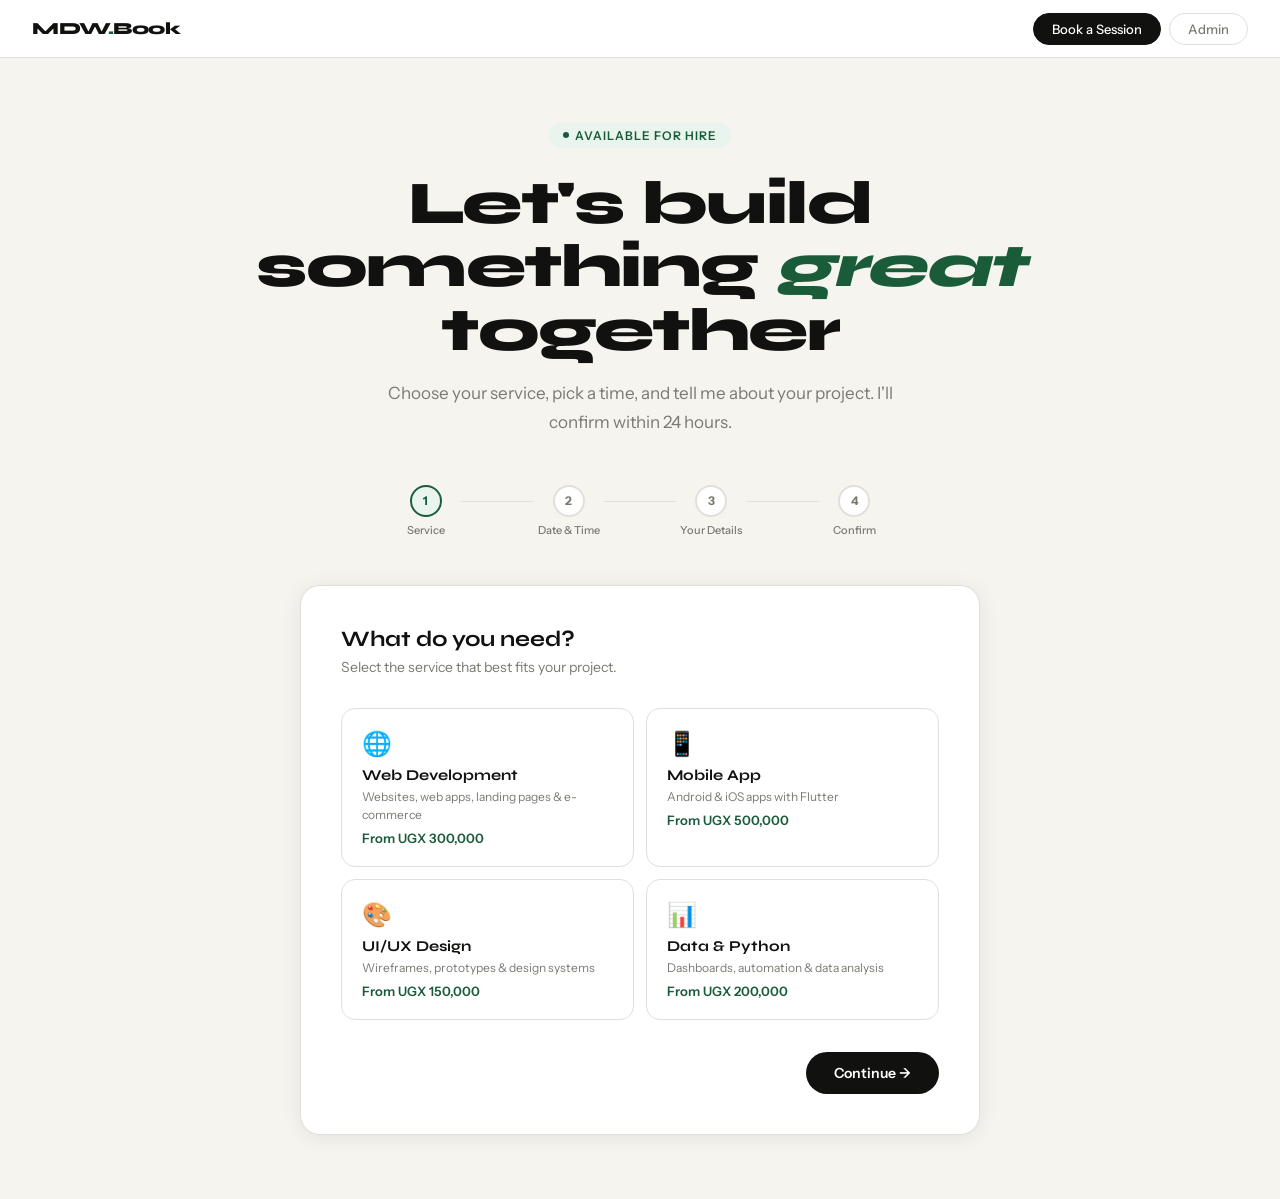
==== index1.html @ de1a6058 "Add files via upload" ====
<!DOCTYPE html>
<html lang="en">
<head>
<meta charset="UTF-8">
<meta name="viewport" content="width=device-width, initial-scale=1.0">
<title>MDW Book — Miiro Derrick Wandyaka</title>
<link href="https://fonts.googleapis.com/css2?family=Syne:wght@400;600;700;800&family=Instrument+Sans:wght@300;400;500&display=swap" rel="stylesheet">
<link rel="stylesheet" href="style2.css">
</head>
<body>

<!-- INVOICE PRINT AREA (hidden until print) -->
<div id="invoice-print"></div>

<!-- TOPBAR -->
<nav class="topbar">
  <div class="topbar-logo">MDW<span>.</span>Book</div>
  <div class="topbar-nav">
    <button class="nav-btn active" id="nav-book" onclick="showView('booking',this)">Book a Session</button>
    <button class="nav-btn" id="nav-admin" onclick="showView('admin',this)">Admin</button>
  </div>
</nav>

<!-- ===== BOOKING VIEW ===== -->
<div id="booking-view" class="view active">
  <div class="booking-hero">
    <div class="tag">Available for hire</div>
    <h1>Let's build something <em>great</em> together</h1>
    <p>Choose your service, pick a time, and tell me about your project. I'll confirm within 24 hours.</p>
  </div>

  <div class="steps-bar" id="steps-bar">
    <div class="step-dot"><div class="step-circle active" id="sc1">1</div><div class="step-label">Service</div></div>
    <div class="step-line" id="sl1"></div>
    <div class="step-dot"><div class="step-circle" id="sc2">2</div><div class="step-label">Date & Time</div></div>
    <div class="step-line" id="sl2"></div>
    <div class="step-dot"><div class="step-circle" id="sc3">3</div><div class="step-label">Your Details</div></div>
    <div class="step-line" id="sl3"></div>
    <div class="step-dot"><div class="step-circle" id="sc4">4</div><div class="step-label">Confirm</div></div>
  </div>

  <div class="form-card">
    <!-- STEP 1 -->
    <div class="form-step active" id="step1">
      <h2>What do you need?</h2>
      <p class="sub">Select the service that best fits your project.</p>
      <div class="service-grid">
        <div class="service-card" onclick="selectService(this,'Web Development','UGX 300,000',300000)">
          <div class="service-icon">🌐</div><h3>Web Development</h3>
          <p>Websites, web apps, landing pages & e-commerce</p>
          <div class="service-price">From UGX 300,000</div>
        </div>
        <div class="service-card" onclick="selectService(this,'Mobile App','UGX 500,000',500000)">
          <div class="service-icon">📱</div><h3>Mobile App</h3>
          <p>Android & iOS apps with Flutter</p>
          <div class="service-price">From UGX 500,000</div>
        </div>
        <div class="service-card" onclick="selectService(this,'UI/UX Design','UGX 150,000',150000)">
          <div class="service-icon">🎨</div><h3>UI/UX Design</h3>
          <p>Wireframes, prototypes & design systems</p>
          <div class="service-price">From UGX 150,000</div>
        </div>
        <div class="service-card" onclick="selectService(this,'Data & Python','UGX 200,000',200000)">
          <div class="service-icon">📊</div><h3>Data & Python</h3>
          <p>Dashboards, automation & data analysis</p>
          <div class="service-price">From UGX 200,000</div>
        </div>
      </div>
      <div class="btn-row"><button class="btn btn-next" onclick="nextStep(1)">Continue →</button></div>
    </div>

    <!-- STEP 2 -->
    <div class="form-step" id="step2">
      <h2>Pick a date & time</h2>
      <p class="sub">Choose a convenient slot for your consultation call.</p>
      <div class="cal-header">
        <div class="cal-nav" onclick="changeMonth(-1)">← Prev</div>
        <h3 id="cal-title"></h3>
        <div class="cal-nav" onclick="changeMonth(1)">Next →</div>
      </div>
      <div class="cal-grid" id="cal-grid"></div>
      <div id="slots-section" style="display:none;">
        <div class="time-label">Available times</div>
        <div class="slots-grid" id="slots-grid"></div>
      </div>
      <div class="btn-row">
        <button class="btn btn-back" onclick="prevStep(2)">← Back</button>
        <button class="btn btn-next" onclick="nextStep(2)">Continue →</button>
      </div>
    </div>

    <!-- STEP 3 -->
    <div class="form-step" id="step3">
      <h2>Tell me about you</h2>
      <p class="sub">Fill in your details and describe your project.</p>
      <div class="field-row">
        <div class="field"><label>First Name *</label><input type="text" id="fname" placeholder="John"></div>
        <div class="field"><label>Last Name *</label><input type="text" id="lname" placeholder="Doe"></div>
      </div>
      <div class="field"><label>Email Address *</label><input type="email" id="email" placeholder="john@example.com"></div>
      <div class="field"><label>Phone / WhatsApp *</label><input type="tel" id="phone" placeholder="+256 700 000 000"></div>
      <div class="field">
        <label>Budget Range</label>
        <select id="budget">
          <option value="">Select a range</option>
          <option>Under UGX 200,000</option>
          <option>UGX 200,000 – 500,000</option>
          <option>UGX 500,000 – 1,000,000</option>
          <option>Over UGX 1,000,000</option>
        </select>
      </div>
      <div class="field"><label>Describe your project *</label><textarea id="desc" placeholder="Tell me what you want to build, who it's for, and any key features..."></textarea></div>
      <div class="btn-row">
        <button class="btn btn-back" onclick="prevStep(3)">← Back</button>
        <button class="btn btn-next" onclick="nextStep(3)">Continue →</button>
      </div>
    </div>

    <!-- STEP 4 -->
    <div class="form-step" id="step4">
      <h2>Review & confirm</h2>
      <p class="sub">Everything look good? Submit to lock in your slot.</p>
      <div class="booking-summary">
        <h4>Booking Summary</h4>
        <div class="sum-row"><span class="key">Service</span><span class="val" id="sum-service">—</span></div>
        <div class="sum-row"><span class="key">Date</span><span class="val" id="sum-date">—</span></div>
        <div class="sum-row"><span class="key">Time</span><span class="val" id="sum-time">—</span></div>
        <div class="sum-row"><span class="key">Client</span><span class="val" id="sum-name">—</span></div>
        <div class="sum-row"><span class="key">Email</span><span class="val" id="sum-email">—</span></div>
        <div class="sum-row"><span class="key">Budget</span><span class="val" id="sum-budget">—</span></div>
        <div class="sum-row"><span class="key">Starting price</span><span class="val" id="sum-price">—</span></div>
      </div>
      <div class="btn-row">
        <button class="btn btn-back" onclick="prevStep(4)">← Back</button>
        <button class="btn btn-submit" onclick="submitBooking()">Confirm Booking ✓</button>
      </div>
    </div>

    <!-- STEP 5 SUCCESS -->
    <div class="form-step" id="step5">
      <div class="success-screen">
        <div class="success-icon">✓</div>
        <h2>You're booked!</h2>
        <p>Your booking has been received. Miiro will confirm within <strong>24 hours</strong>.</p>
        <div class="ref-badge" id="ref-code">MDW-000000</div>
        <p style="margin-top:1.5rem;font-size:14px;color:var(--muted);">Send a quick message on WhatsApp to speed things up:</p>
        <a id="client-wa-link" href="#" target="_blank" class="wa-btn">
          <svg width="18" height="18" viewBox="0 0 24 24" fill="currentColor"><path d="M17.472 14.382c-.297-.149-1.758-.867-2.03-.967-.273-.099-.471-.148-.67.15-.197.297-.767.966-.94 1.164-.173.199-.347.223-.644.075-.297-.15-1.255-.463-2.39-1.475-.883-.788-1.48-1.761-1.653-2.059-.173-.297-.018-.458.13-.606.134-.133.298-.347.446-.52.149-.174.198-.298.298-.497.099-.198.05-.371-.025-.52-.075-.149-.669-1.612-.916-2.207-.242-.579-.487-.5-.669-.51-.173-.008-.371-.01-.57-.01-.198 0-.52.074-.792.372-.272.297-1.04 1.016-1.04 2.479 0 1.462 1.065 2.875 1.213 3.074.149.198 2.096 3.2 5.077 4.487.709.306 1.262.489 1.694.625.712.227 1.36.195 1.871.118.571-.085 1.758-.719 2.006-1.413.248-.694.248-1.289.173-1.413-.074-.124-.272-.198-.57-.347m-5.421 7.403h-.004a9.87 9.87 0 01-5.031-1.378l-.361-.214-3.741.982.998-3.648-.235-.374a9.86 9.86 0 01-1.51-5.26c.001-5.45 4.436-9.884 9.888-9.884 2.64 0 5.122 1.03 6.988 2.898a9.825 9.825 0 012.893 6.994c-.003 5.45-4.437 9.884-9.885 9.884m8.413-18.297A11.815 11.815 0 0012.05 0C5.495 0 .16 5.335.157 11.892c0 2.096.547 4.142 1.588 5.945L.057 24l6.305-1.654a11.882 11.882 0 005.683 1.448h.005c6.554 0 11.89-5.335 11.893-11.893a11.821 11.821 0 00-3.48-8.413z"/></svg>
          Message Miiro on WhatsApp
        </a>
        <div style="margin-top:1.5rem;">
          <button class="btn btn-next" onclick="resetBooking()">Make another booking</button>
        </div>
      </div>
    </div>
  </div>
</div>

<!-- ===== ADMIN VIEW ===== -->
<div id="admin-view" class="view">
  <div class="admin-login" id="admin-login">
    <h2>Admin Access</h2>
    <p>Sign in to manage your bookings</p>
    <div class="field"><label>Password</label><input type="password" id="admin-pass" placeholder="Enter password" onkeydown="if(event.key==='Enter')adminLogin()"></div>
    <button class="btn btn-submit" style="width:100%;margin-top:8px;" onclick="adminLogin()">Sign In</button>
    <div class="login-error" id="login-err">Incorrect password. Try again.</div>
    <p style="font-size:12px;color:var(--muted);margin-top:1rem;">Default password: <code>miiro2026</code></p>
  </div>

  <div class="admin-panel" id="admin-panel">
    <div class="admin-header">
      <div><h2>Bookings Dashboard</h2><p id="admin-date-label"></p></div>
      <div style="display:flex;gap:8px;flex-wrap:wrap;">
        <button class="nav-btn" onclick="adminLogout()">Sign out</button>
      </div>
    </div>

    <div class="stats-row">
      <div class="stat-card green"><div class="s-label">Total</div><div class="s-val" id="stat-total">0</div><div class="s-sub">All time</div></div>
      <div class="stat-card orange"><div class="s-label">Pending</div><div class="s-val" id="stat-new">0</div><div class="s-sub">Need action</div></div>
      <div class="stat-card"><div class="s-label">Confirmed</div><div class="s-val" id="stat-confirmed">0</div><div class="s-sub">Upcoming</div></div>
      <div class="stat-card"><div class="s-label">Completed</div><div class="s-val" id="stat-done">0</div><div class="s-sub">Closed out</div></div>
    </div>

    <div class="filters-row">
      <button class="filter-btn active" onclick="filterBookings('all',this)">All</button>
      <button class="filter-btn" onclick="filterBookings('new',this)">Pending</button>
      <button class="filter-btn" onclick="filterBookings('confirmed',this)">Confirmed</button>
      <button class="filter-btn" onclick="filterBookings('completed',this)">Completed</button>
      <button class="filter-btn" onclick="filterBookings('cancelled',this)">Cancelled</button>
    </div>

    <div class="bookings-table-wrap">
      <table class="bookings-table">
        <thead>
          <tr>
            <th>Ref</th><th>Client</th><th>Service</th><th>Date & Time</th><th>Budget</th><th>Status</th><th>Actions</th>
          </tr>
        </thead>
        <tbody id="bookings-tbody"></tbody>
      </table>
      <div class="empty-state" id="empty-state" style="display:none;"><p>No bookings yet. Share your booking link!</p></div>
    </div>
  </div>
</div>

<!-- BOOKING DETAIL MODAL -->
<div class="modal-overlay" id="modal-overlay" onclick="closeModal(event)">
  <div class="modal">
    <h3 id="m-name"></h3>
    <p class="modal-sub" id="m-ref"></p>
    <div id="m-rows"></div>

    <!-- WhatsApp notification section -->
    <div class="wa-preview" id="wa-preview-box" style="margin-top:1.5rem;">
      <h4>📲 WhatsApp Notification Preview</h4>
      <p id="wa-msg-preview"></p>
      <div class="wa-actions">
        <a id="wa-confirm-link" href="#" target="_blank" class="action-btn btn-wa" style="text-decoration:none;">Send Confirmation via WhatsApp</a>
        <a id="wa-followup-link" href="#" target="_blank" class="action-btn btn-invoice" style="text-decoration:none;background:#e8f8ee;color:#128C7E;">Send Follow-up</a>
      </div>
    </div>

    <div class="modal-actions">
      <button class="action-btn btn-confirm" id="m-confirm-btn">Confirm</button>
      <button class="action-btn btn-cancel-sm" id="m-cancel-btn">Cancel</button>
      <button class="action-btn btn-invoice" onclick="generateInvoice(currentRef)">🧾 Invoice</button>
      <button class="action-btn btn-view-sm" onclick="closeModal()">Close</button>
    </div>
  </div>
</div>

<script src="script2.js"></script>
</body>
</html>
---- style2.css ----
*, *::before, *::after { box-sizing: border-box; margin: 0; padding: 0; }
:root {
  --bg: #f5f4ef;
  --white: #ffffff;
  --black: #111110;
  --accent: #1a5c3a;
  --accent2: #e8f4ed;
  --muted: #7a7a74;
  --border: #e0dfd8;
  --danger: #c0392b;
  --warn: #d35400;
  --mtn: #ffcc00;
  --airtel: #e4002b;
  --serif: 'Syne', sans-serif;
  --body: 'Instrument Sans', sans-serif;
  --radius: 14px;
  --shadow: 0 2px 20px rgba(0,0,0,0.08);
}
html { scroll-behavior: smooth; }
body { font-family: var(--body); background: var(--bg); color: var(--black); min-height: 100vh; }

/* VIEWS */
.view { display: none; }
.view.active { display: block; }

/* TOPBAR */
.topbar {
  background: var(--white); border-bottom: 1px solid var(--border);
  padding: 0 2rem; height: 58px;
  display: flex; align-items: center; justify-content: space-between;
  position: sticky; top: 0; z-index: 99;
}
.topbar-logo { font-family: var(--serif); font-size: 17px; font-weight: 800; letter-spacing: -0.5px; }
.topbar-logo span { color: var(--accent); }
.topbar-nav { display: flex; gap: 8px; }
.nav-btn {
  background: transparent; border: 1px solid var(--border); border-radius: 100px;
  padding: 7px 18px; font-family: var(--body); font-size: 13px; font-weight: 500;
  cursor: pointer; color: var(--muted); transition: all 0.2s;
}
.nav-btn:hover, .nav-btn.active { background: var(--black); color: white; border-color: var(--black); }

/* BOOKING HERO */
.booking-hero {
  max-width: 900px; margin: 4rem auto 0; padding: 0 2rem; text-align: center;
}
.tag {
  display: inline-flex; align-items: center; gap: 6px;
  background: var(--accent2); color: var(--accent);
  font-size: 12px; font-weight: 600; letter-spacing: 0.08em;
  text-transform: uppercase; padding: 5px 14px; border-radius: 100px; margin-bottom: 1.5rem;
}
.tag::before { content:''; width:6px; height:6px; background:var(--accent); border-radius:50%; animation:blink 1.8s ease-in-out infinite; }
@keyframes blink { 0%,100%{opacity:1} 50%{opacity:0.3} }
.booking-hero h1 { font-family:var(--serif); font-size:clamp(2.5rem,5vw,3.8rem); font-weight:800; line-height:1.05; letter-spacing:-1.5px; margin-bottom:1rem; }
.booking-hero h1 em { font-style:italic; color:var(--accent); }
.booking-hero p { font-size:17px; color:var(--muted); max-width:520px; margin:0 auto 3rem; line-height:1.7; }

/* STEPS */
.steps-bar { display:flex; align-items:center; justify-content:center; gap:0; margin-bottom:3rem; max-width:500px; margin-left:auto; margin-right:auto; }
.step-dot { display:flex; flex-direction:column; align-items:center; gap:6px; flex:1; }
.step-circle { width:32px; height:32px; border-radius:50%; border:2px solid var(--border); background:var(--white); display:flex; align-items:center; justify-content:center; font-size:12px; font-weight:700; color:var(--muted); transition:all 0.3s; position:relative; z-index:1; }
.step-circle.done { background:var(--accent); border-color:var(--accent); color:white; }
.step-circle.active { border-color:var(--accent); color:var(--accent); background:var(--accent2); }
.step-label { font-size:11px; color:var(--muted); font-weight:500; white-space:nowrap; }
.step-line { flex:1; height:1px; background:var(--border); margin-top:-18px; }
.step-line.done { background:var(--accent); }

/* FORM CARD */
.form-card { background:var(--white); border:1px solid var(--border); border-radius:20px; padding:2.5rem; max-width:680px; margin:0 auto 4rem; box-shadow:var(--shadow); }
.form-step { display:none; }
.form-step.active { display:block; }
.form-step h2 { font-family:var(--serif); font-size:22px; font-weight:700; margin-bottom:0.4rem; }
.form-step .sub { font-size:14px; color:var(--muted); margin-bottom:2rem; }

/* SERVICE GRID */
.service-grid { display:grid; grid-template-columns:1fr 1fr; gap:12px; margin-bottom:2rem; }
.service-card { border:1.5px solid var(--border); border-radius:var(--radius); padding:1.25rem; cursor:pointer; transition:all 0.2s; position:relative; }
.service-card:hover { border-color:var(--accent); background:var(--accent2); }
.service-card.selected { border-color:var(--accent); background:var(--accent2); }
.service-card.selected::after { content:'✓'; position:absolute; top:10px; right:12px; width:20px; height:20px; background:var(--accent); color:white; border-radius:50%; font-size:11px; display:flex; align-items:center; justify-content:center; }
.service-icon { font-size:24px; margin-bottom:8px; }
.service-card h3 { font-family:var(--serif); font-size:15px; font-weight:700; margin-bottom:4px; }
.service-card p { font-size:12px; color:var(--muted); line-height:1.5; }
.service-price { font-size:13px; color:var(--accent); font-weight:600; margin-top:6px; }

/* CALENDAR */
.cal-header { display:flex; align-items:center; justify-content:space-between; margin-bottom:1rem; }
.cal-header h3 { font-family:var(--serif); font-size:17px; font-weight:700; }
.cal-nav { background:none; border:1px solid var(--border); border-radius:8px; padding:4px 10px; cursor:pointer; font-size:14px; transition:all 0.15s; }
.cal-nav:hover { background:var(--black); color:white; border-color:var(--black); }
.cal-grid { display:grid; grid-template-columns:repeat(7,1fr); gap:4px; margin-bottom:1.5rem; }
.cal-day-label { text-align:center; font-size:11px; font-weight:600; color:var(--muted); text-transform:uppercase; padding:4px 0; }
.cal-day { aspect-ratio:1; border-radius:8px; display:flex; align-items:center; justify-content:center; font-size:13px; font-weight:500; cursor:pointer; border:1px solid transparent; transition:all 0.15s; }
.cal-day:hover:not(.empty):not(.past) { border-color:var(--accent); color:var(--accent); }
.cal-day.past { color:#ccc; cursor:not-allowed; }
.cal-day.empty { cursor:default; }
.cal-day.selected { background:var(--accent); color:white; border-color:var(--accent); }
.cal-day.today { border-color:var(--accent); color:var(--accent); font-weight:700; }
.time-label { font-size:13px; font-weight:600; color:var(--muted); text-transform:uppercase; letter-spacing:0.06em; margin-bottom:10px; }
.slots-grid { display:grid; grid-template-columns:repeat(4,1fr); gap:8px; margin-bottom:2rem; }
.slot { border:1px solid var(--border); border-radius:8px; padding:8px 4px; text-align:center; font-size:13px; font-weight:500; cursor:pointer; transition:all 0.15s; }
.slot:hover:not(.taken) { border-color:var(--accent); color:var(--accent); background:var(--accent2); }
.slot.selected { background:var(--accent); color:white; border-color:var(--accent); }
.slot.taken { color:#ccc; background:#f9f9f9; cursor:not-allowed; text-decoration:line-through; }

/* FIELDS */
.field { margin-bottom:1.25rem; }
.field label { display:block; font-size:13px; font-weight:600; margin-bottom:6px; color:var(--black); }
.field input, .field select, .field textarea { width:100%; padding:11px 14px; border:1px solid var(--border); border-radius:10px; font-family:var(--body); font-size:15px; color:var(--black); background:var(--white); outline:none; transition:border-color 0.2s; }
.field input:focus, .field select:focus, .field textarea:focus { border-color:var(--accent); }
.field textarea { resize:vertical; min-height:100px; line-height:1.6; }
.field-row { display:grid; grid-template-columns:1fr 1fr; gap:12px; }

/* SUMMARY */
.booking-summary { background:var(--accent2); border:1px solid #c3dfc9; border-radius:var(--radius); padding:1.25rem 1.5rem; margin-bottom:2rem; }
.booking-summary h4 { font-family:var(--serif); font-size:15px; font-weight:700; margin-bottom:10px; color:var(--accent); }
.sum-row { display:flex; justify-content:space-between; font-size:14px; padding:4px 0; }
.sum-row .key { color:var(--muted); }
.sum-row .val { font-weight:600; }

/* BUTTONS */
.btn-row { display:flex; gap:10px; justify-content:flex-end; margin-top:1.5rem; flex-wrap:wrap; }
.btn { padding:12px 28px; border-radius:100px; font-family:var(--body); font-size:14px; font-weight:600; cursor:pointer; border:none; transition:all 0.2s; }
.btn-next { background:var(--black); color:white; }
.btn-next:hover { background:var(--accent); transform:translateY(-1px); }
.btn-back { background:transparent; color:var(--muted); border:1px solid var(--border); }
.btn-back:hover { border-color:var(--black); color:var(--black); }
.btn-submit { background:var(--accent); color:white; }
.btn-submit:hover { background:#14472d; transform:translateY(-1px); }

/* SUCCESS */
.success-screen { text-align:center; padding:3rem 2rem; }
.success-icon { width:72px; height:72px; background:var(--accent2); border-radius:50%; display:flex; align-items:center; justify-content:center; font-size:32px; margin:0 auto 1.5rem; border:2px solid var(--accent); }
.success-screen h2 { font-family:var(--serif); font-size:26px; font-weight:800; margin-bottom:0.75rem; }
.success-screen p { color:var(--muted); font-size:15px; max-width:380px; margin:0 auto 1.5rem; line-height:1.7; }
.ref-badge { display:inline-block; background:var(--black); color:white; font-family:monospace; font-size:13px; padding:6px 16px; border-radius:100px; letter-spacing:1px; }
.wa-btn { display:inline-flex; align-items:center; gap:8px; background:#25D366; color:white; padding:12px 24px; border-radius:100px; font-size:14px; font-weight:600; text-decoration:none; margin-top:1rem; transition:all 0.2s; }
.wa-btn:hover { background:#128C7E; transform:translateY(-1px); }

/* ADMIN */
#admin-view { display:none; padding:2rem; max-width:1200px; margin:0 auto; }
#admin-view.active { display:block; }
.admin-login { max-width:400px; margin:6rem auto; background:var(--white); border:1px solid var(--border); border-radius:20px; padding:2.5rem; box-shadow:var(--shadow); text-align:center; }
.admin-login h2 { font-family:var(--serif); font-size:24px; font-weight:800; margin-bottom:0.5rem; }
.admin-login p { font-size:14px; color:var(--muted); margin-bottom:2rem; }
.login-error { color:var(--danger); font-size:13px; margin-top:8px; display:none; }
.admin-panel { display:none; }
.admin-panel.active { display:block; }
.admin-header { display:flex; align-items:center; justify-content:space-between; margin-bottom:2rem; flex-wrap:wrap; gap:1rem; }
.admin-header h2 { font-family:var(--serif); font-size:26px; font-weight:800; }
.admin-header p { font-size:14px; color:var(--muted); }
.stats-row { display:grid; grid-template-columns:repeat(auto-fit,minmax(150px,1fr)); gap:12px; margin-bottom:2rem; }
.stat-card { background:var(--white); border:1px solid var(--border); border-radius:var(--radius); padding:1.25rem; }
.stat-card .s-label { font-size:12px; font-weight:600; text-transform:uppercase; letter-spacing:0.07em; color:var(--muted); margin-bottom:6px; }
.stat-card .s-val { font-family:var(--serif); font-size:28px; font-weight:800; }
.stat-card .s-sub { font-size:12px; color:var(--muted); margin-top:2px; }
.stat-card.green .s-val { color:var(--accent); }
.stat-card.orange .s-val { color:var(--warn); }
.filters-row { display:flex; gap:8px; margin-bottom:1.5rem; flex-wrap:wrap; }
.filter-btn { padding:7px 16px; border-radius:100px; border:1px solid var(--border); background:var(--white); font-size:13px; font-weight:500; cursor:pointer; color:var(--muted); transition:all 0.15s; }
.filter-btn.active { background:var(--black); color:white; border-color:var(--black); }
.bookings-table-wrap { background:var(--white); border:1px solid var(--border); border-radius:var(--radius); overflow:hidden; overflow-x:auto; }
.bookings-table { width:100%; border-collapse:collapse; min-width:700px; }
.bookings-table th { background:#f9f8f3; font-size:12px; font-weight:700; text-transform:uppercase; letter-spacing:0.06em; color:var(--muted); padding:12px 16px; text-align:left; border-bottom:1px solid var(--border); }
.bookings-table td { padding:14px 16px; font-size:14px; border-bottom:1px solid var(--border); vertical-align:middle; }
.bookings-table tr:last-child td { border-bottom:none; }
.bookings-table tr:hover td { background:#fafaf5; }
.status-badge { display:inline-flex; align-items:center; gap:5px; padding:4px 10px; border-radius:100px; font-size:11px; font-weight:700; text-transform:uppercase; letter-spacing:0.05em; }
.status-badge::before { content:''; width:5px; height:5px; border-radius:50%; }
.status-new { background:#fef3cd; color:#856404; }
.status-new::before { background:#ffc107; }
.status-confirmed { background:var(--accent2); color:var(--accent); }
.status-confirmed::before { background:var(--accent); }
.status-completed { background:#e8e8e8; color:#555; }
.status-completed::before { background:#aaa; }
.status-cancelled { background:#fde8e8; color:var(--danger); }
.status-cancelled::before { background:var(--danger); }
.action-btn { padding:5px 12px; border-radius:8px; font-size:12px; font-weight:600; cursor:pointer; border:none; transition:all 0.15s; margin-right:4px; margin-bottom:2px; }
.btn-confirm { background:var(--accent2); color:var(--accent); }
.btn-confirm:hover { background:var(--accent); color:white; }
.btn-cancel-sm { background:#fde8e8; color:var(--danger); }
.btn-cancel-sm:hover { background:var(--danger); color:white; }
.btn-view-sm { background:#f0f0e8; color:var(--black); }
.btn-view-sm:hover { background:var(--black); color:white; }
.btn-wa { background:#e8f8ee; color:#128C7E; }
.btn-wa:hover { background:#25D366; color:white; }
.btn-invoice { background:#fff7e6; color:#b07800; }
.btn-invoice:hover { background:#f0a500; color:white; }
.empty-state { text-align:center; padding:3rem; color:var(--muted); }

/* MODAL */
.modal-overlay { position:fixed; inset:0; background:rgba(0,0,0,0.5); display:none; align-items:center; justify-content:center; z-index:200; padding:1rem; }
.modal-overlay.open { display:flex; }
.modal { background:var(--white); border-radius:20px; padding:2rem; max-width:560px; width:100%; box-shadow:0 20px 60px rgba(0,0,0,0.2); max-height:90vh; overflow-y:auto; }
.modal h3 { font-family:var(--serif); font-size:20px; font-weight:800; margin-bottom:0.25rem; }
.modal .modal-sub { font-size:13px; color:var(--muted); margin-bottom:1.5rem; }
.modal-row { display:flex; justify-content:space-between; padding:8px 0; border-bottom:1px solid var(--border); font-size:14px; }
.modal-row:last-of-type { border-bottom:none; }
.modal-row .mk { color:var(--muted); min-width:130px; }
.modal-row .mv { font-weight:600; text-align:right; }
.modal-actions { display:flex; gap:8px; margin-top:1.5rem; justify-content:flex-end; flex-wrap:wrap; }

/* INVOICE PRINT */
#invoice-print { display:none; }
@media print {
  body > *:not(#invoice-print) { display:none !important; }
  #invoice-print { display:block !important; }
}
.invoice-wrap { font-family: var(--body); max-width:750px; margin:0 auto; padding:3rem; color:#111; background:white; }
.inv-header { display:flex; justify-content:space-between; align-items:flex-start; margin-bottom:3rem; border-bottom:2px solid #111; padding-bottom:2rem; }
.inv-brand h2 { font-family:var(--serif); font-size:28px; font-weight:800; margin-bottom:4px; }
.inv-brand p { font-size:13px; color:#555; line-height:1.6; }
.inv-meta { text-align:right; }
.inv-meta h1 { font-family:var(--serif); font-size:36px; font-weight:800; color:var(--accent); margin-bottom:6px; }
.inv-meta p { font-size:13px; color:#555; }
.inv-parties { display:grid; grid-template-columns:1fr 1fr; gap:2rem; margin-bottom:2.5rem; }
.inv-party h4 { font-size:11px; font-weight:700; text-transform:uppercase; letter-spacing:0.08em; color:#999; margin-bottom:8px; }
.inv-party p { font-size:14px; line-height:1.7; }
.inv-table { width:100%; border-collapse:collapse; margin-bottom:2rem; }
.inv-table th { background:#f5f4ef; font-size:12px; font-weight:700; text-transform:uppercase; letter-spacing:0.06em; color:#666; padding:10px 14px; text-align:left; border-bottom:1px solid #ddd; }
.inv-table td { padding:14px 14px; font-size:14px; border-bottom:1px solid #eee; vertical-align:top; }
.inv-totals { margin-left:auto; width:280px; }
.inv-total-row { display:flex; justify-content:space-between; padding:6px 0; font-size:14px; border-bottom:1px solid #eee; }
.inv-total-row.grand { font-family:var(--serif); font-size:18px; font-weight:700; border-top:2px solid #111; border-bottom:none; padding-top:10px; }
.inv-payment { margin-top:2.5rem; background:#f5f4ef; border-radius:12px; padding:1.5rem; }
.inv-payment h4 { font-size:13px; font-weight:700; text-transform:uppercase; letter-spacing:0.06em; color:#666; margin-bottom:1rem; }
.pay-method { display:flex; align-items:center; gap:10px; margin-bottom:10px; }
.pay-badge { padding:4px 12px; border-radius:100px; font-size:12px; font-weight:700; }
.pay-badge.mtn { background:var(--mtn); color:#333; }
.pay-badge.airtel { background:var(--airtel); color:white; }
.inv-footer { margin-top:3rem; padding-top:1.5rem; border-top:1px solid #ddd; text-align:center; font-size:12px; color:#999; }

/* WA NOTIFICATION PREVIEW */
.wa-preview { background:#e9f8ee; border-radius:var(--radius); padding:1.25rem; margin:1rem 0; border:1px solid #b2dfca; }
.wa-preview h4 { font-size:12px; font-weight:700; text-transform:uppercase; letter-spacing:0.07em; color:#128C7E; margin-bottom:8px; }
.wa-preview p { font-size:13px; color:#333; line-height:1.7; white-space:pre-line; font-family:monospace; }
.wa-actions { display:flex; gap:8px; margin-top:1rem; flex-wrap:wrap; }

@media (max-width:640px) {
  .service-grid { grid-template-columns:1fr; }
  .slots-grid { grid-template-columns:repeat(3,1fr); }
  .field-row { grid-template-columns:1fr; }
  .form-card { padding:1.5rem; }
  .booking-hero { padding:0 1rem; }
  #admin-view { padding:1rem; }
  .inv-header, .inv-parties { grid-template-columns:1fr; flex-direction:column; }
}
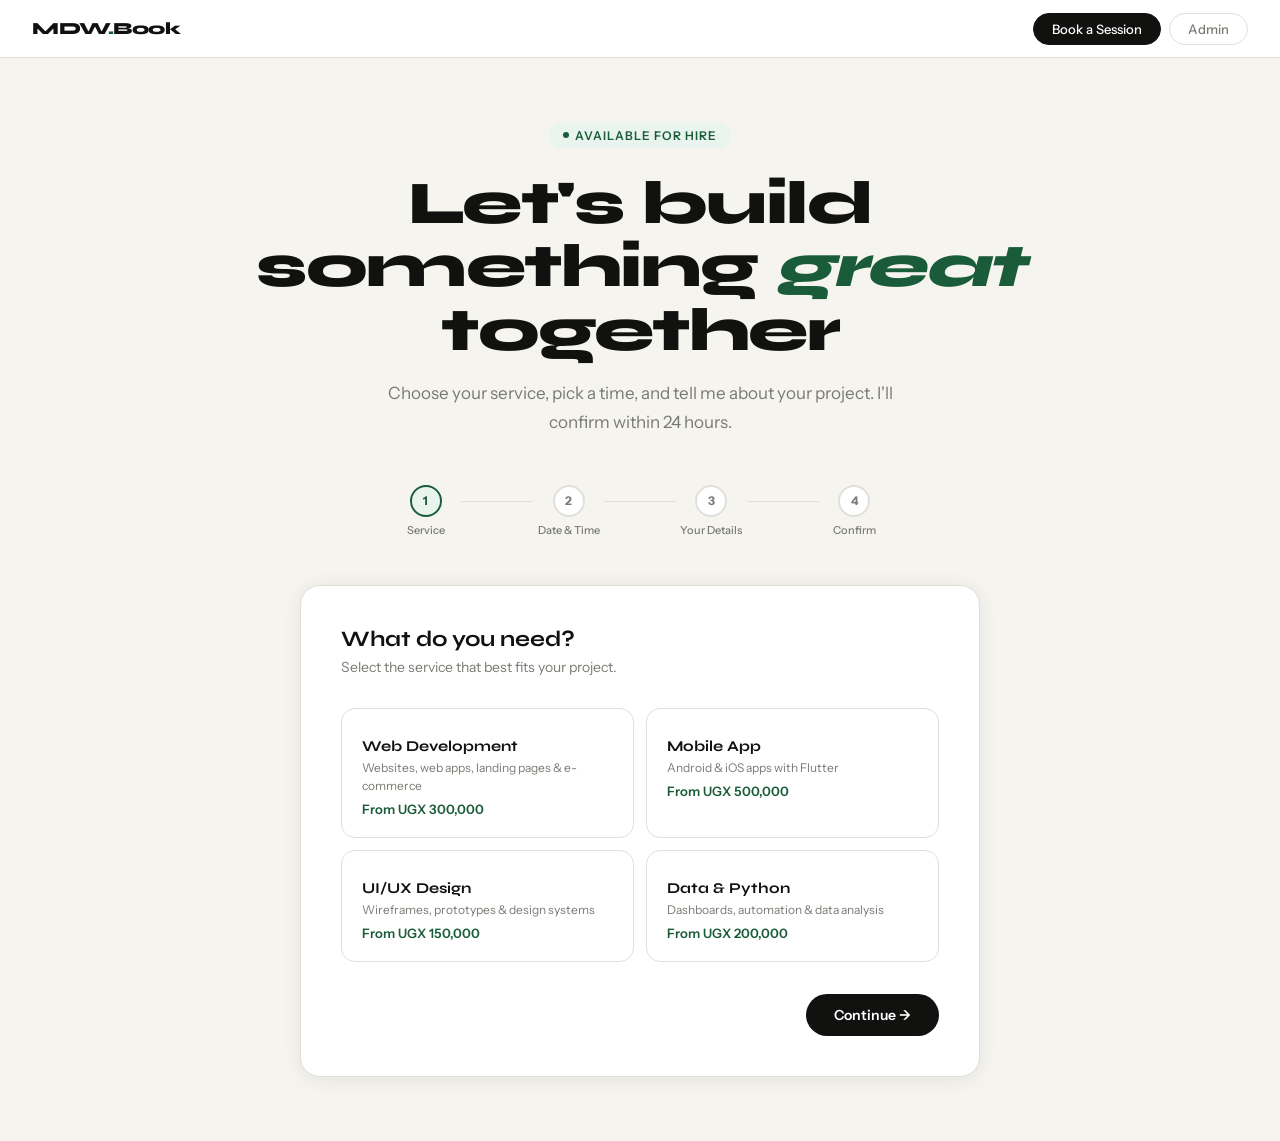
==== commit 4d424df6: "Update index1.html" ====
--- a/index1.html
+++ b/index1.html
@@ -46,22 +46,22 @@
       <p class="sub">Select the service that best fits your project.</p>
       <div class="service-grid">
         <div class="service-card" onclick="selectService(this,'Web Development','UGX 300,000',300000)">
-          <div class="service-icon">🌐</div><h3>Web Development</h3>
+          <div class="service-icon"></div><h3>Web Development</h3><! icon removed>
           <p>Websites, web apps, landing pages & e-commerce</p>
           <div class="service-price">From UGX 300,000</div>
         </div>
         <div class="service-card" onclick="selectService(this,'Mobile App','UGX 500,000',500000)">
-          <div class="service-icon">📱</div><h3>Mobile App</h3>
+          <div class="service-icon"></div><h3>Mobile App</h3><! icon removed>
           <p>Android & iOS apps with Flutter</p>
           <div class="service-price">From UGX 500,000</div>
         </div>
         <div class="service-card" onclick="selectService(this,'UI/UX Design','UGX 150,000',150000)">
-          <div class="service-icon">🎨</div><h3>UI/UX Design</h3>
+          <div class="service-icon"></div><h3>UI/UX Design</h3><! icon removed>
           <p>Wireframes, prototypes & design systems</p>
           <div class="service-price">From UGX 150,000</div>
         </div>
         <div class="service-card" onclick="selectService(this,'Data & Python','UGX 200,000',200000)">
-          <div class="service-icon">📊</div><h3>Data & Python</h3>
+          <div class="service-icon"></div><h3>Data & Python</h3><! icon removed>
           <p>Dashboards, automation & data analysis</p>
           <div class="service-price">From UGX 200,000</div>
         </div>
